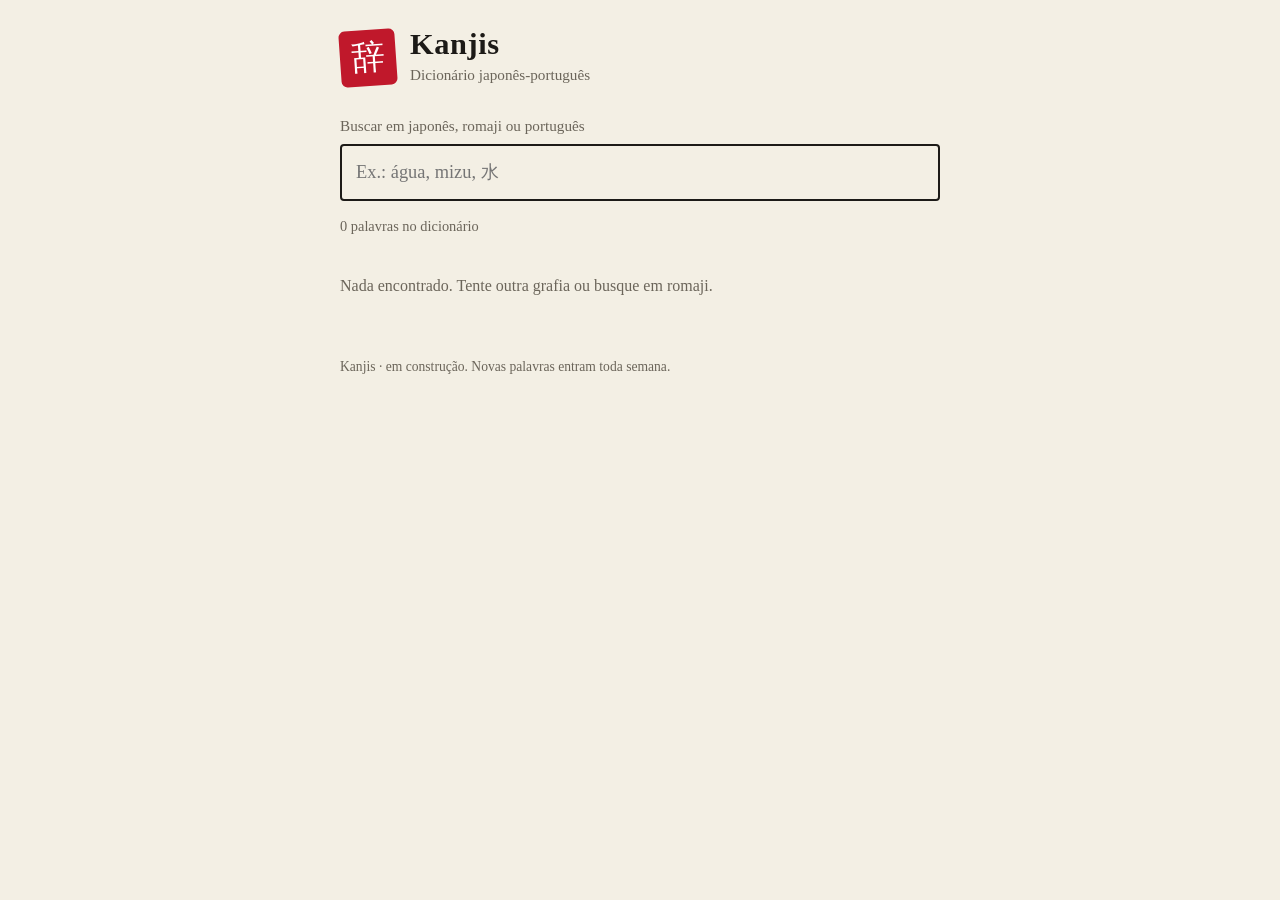
==== public/index.html @ 5e317e44 "Rename index.html to public/index.html" ====
<!DOCTYPE html>
<html lang="pt-BR">
<head>
<meta charset="utf-8">
<meta name="viewport" content="width=device-width, initial-scale=1">
<title>Kanjis — dicionário japonês-português</title>
<meta name="description" content="Dicionário japonês-português com kanji, leitura em kana, romaji e frases de exemplo. Busque em japonês ou em português.">
<style>
:root{--papel:#F3EFE4;--tinta:#1C1A17;--suave:#6B655A;--linha:#D9D2C0;--hanko:#C0182B}
@media (prefers-color-scheme:dark){:root{--papel:#171512;--tinta:#EEE8D8;--suave:#A39C8C;--linha:#363229;--hanko:#E0364A}}
*{box-sizing:border-box}
html{background:var(--papel)}
body{margin:0 auto;max-width:640px;padding:28px 20px 60px;color:var(--tinta);background:var(--papel);
font-family:"Hiragino Mincho ProN","Yu Mincho","Noto Serif JP",Georgia,serif;line-height:1.6}
header{display:flex;align-items:center;gap:14px;margin-bottom:26px}
.selo{width:56px;height:56px;flex:none;background:var(--hanko);color:#fff;border-radius:6px;
display:grid;place-items:center;font-size:34px;transform:rotate(-4deg)}
h1{font-size:1.9rem;margin:0;line-height:1.1;letter-spacing:.02em}
header p{margin:2px 0 0;color:var(--suave);font-size:.95rem}
label{display:block;font-size:.95rem;color:var(--suave);margin-bottom:6px}
input{width:100%;font:inherit;font-size:1.15rem;padding:12px 14px;border:2px solid var(--tinta);
border-radius:4px;background:transparent;color:inherit}
input:focus{outline:3px solid var(--hanko);outline-offset:2px}
#info{margin:14px 0 6px;color:var(--suave);font-size:.9rem}
.item{padding:16px 0;border-top:1px solid var(--linha)}
.item:first-child{border-top:2px solid var(--tinta)}
.k{font-size:2.4rem;line-height:1.1;color:var(--hanko)}
.l{margin:2px 0 4px;color:var(--suave)}
.m{font-size:1.2rem;font-weight:700;margin:0}
.e{margin:8px 0 0;font-size:1rem}
.e span{display:block;color:var(--suave);font-size:.9rem}
.vazio{padding:18px 0;color:var(--suave)}
footer{margin-top:40px;color:var(--suave);font-size:.85rem}
</style>
</head>
<body>
<header>
  <div class="selo" aria-hidden="true">辞</div>
  <div><h1>Kanjis</h1><p>Dicionário japonês-português</p></div>
</header>
<main>
  <label for="busca">Buscar em japonês, romaji ou português</label>
  <input id="busca" type="search" autocomplete="off" placeholder="Ex.: água, mizu, 水">
  <p id="info"></p>
  <div id="lista"></div>
</main>
<footer>Kanjis · em construção. Novas palavras entram toda semana.</footer>
<script src="palavras.js"></script>
<script>
(function(){
  var dados = window.PALAVRAS || [];
  var busca = document.getElementById("busca");
  var lista = document.getElementById("lista");
  var info = document.getElementById("info");
  function norm(t){return (t||"").toLowerCase().normalize("NFD").replace(/[\u0300-\u036f]/g,"").trim();}
  function esc(t){var d=document.createElement("div");d.textContent=t||"";return d.innerHTML;}
  function card(p){
    return '<article class="item"><div class="k" lang="ja">'+esc(p.kanji)+'</div>'+
      '<div class="l"><span lang="ja">'+esc(p.kana)+'</span> · '+esc(p.romaji)+'</div>'+
      '<p class="m">'+esc(p.pt)+'</p>'+
      (p.ex?'<p class="e" lang="ja">'+esc(p.ex)+'<span lang="pt-BR">'+esc(p.exPt)+'</span></p>':'')+
      '</article>';
  }
  function mostrar(){
    var q = norm(busca.value);
    var r = !q ? dados : dados.filter(function(p){
      return [p.kanji,p.kana,p.romaji,p.pt].some(function(c){return norm(c).indexOf(q)>-1;});
    });
    info.textContent = !q ? dados.length+" palavras no dicionário" : r.length+" resultado(s)";
    lista.innerHTML = r.length ? r.map(card).join("") :
      '<p class="vazio">Nada encontrado. Tente outra grafia ou busque em romaji.</p>';
  }
  busca.addEventListener("input", mostrar);
  mostrar();
})();
</script>
</body>
</html>
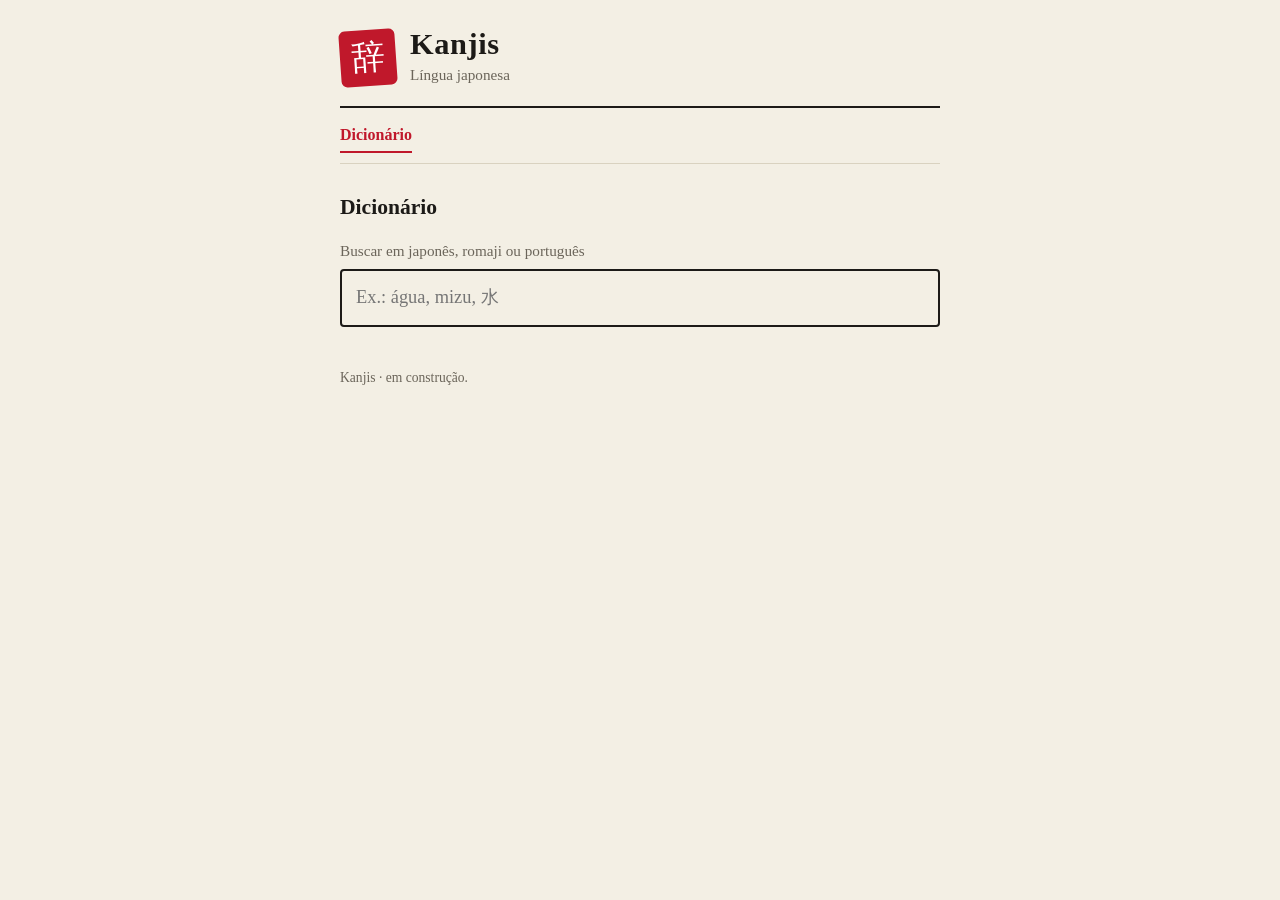
==== commit de850743: "Update index.html for title and footer changes" ====
--- a/public/index.html
+++ b/public/index.html
@@ -3,76 +3,28 @@
 <head>
 <meta charset="utf-8">
 <meta name="viewport" content="width=device-width, initial-scale=1">
-<title>Kanjis — dicionário japonês-português</title>
-<meta name="description" content="Dicionário japonês-português com kanji, leitura em kana, romaji e frases de exemplo. Busque em japonês ou em português.">
-<style>
-:root{--papel:#F3EFE4;--tinta:#1C1A17;--suave:#6B655A;--linha:#D9D2C0;--hanko:#C0182B}
-@media (prefers-color-scheme:dark){:root{--papel:#171512;--tinta:#EEE8D8;--suave:#A39C8C;--linha:#363229;--hanko:#E0364A}}
-*{box-sizing:border-box}
-html{background:var(--papel)}
-body{margin:0 auto;max-width:640px;padding:28px 20px 60px;color:var(--tinta);background:var(--papel);
-font-family:"Hiragino Mincho ProN","Yu Mincho","Noto Serif JP",Georgia,serif;line-height:1.6}
-header{display:flex;align-items:center;gap:14px;margin-bottom:26px}
-.selo{width:56px;height:56px;flex:none;background:var(--hanko);color:#fff;border-radius:6px;
-display:grid;place-items:center;font-size:34px;transform:rotate(-4deg)}
-h1{font-size:1.9rem;margin:0;line-height:1.1;letter-spacing:.02em}
-header p{margin:2px 0 0;color:var(--suave);font-size:.95rem}
-label{display:block;font-size:.95rem;color:var(--suave);margin-bottom:6px}
-input{width:100%;font:inherit;font-size:1.15rem;padding:12px 14px;border:2px solid var(--tinta);
-border-radius:4px;background:transparent;color:inherit}
-input:focus{outline:3px solid var(--hanko);outline-offset:2px}
-#info{margin:14px 0 6px;color:var(--suave);font-size:.9rem}
-.item{padding:16px 0;border-top:1px solid var(--linha)}
-.item:first-child{border-top:2px solid var(--tinta)}
-.k{font-size:2.4rem;line-height:1.1;color:var(--hanko)}
-.l{margin:2px 0 4px;color:var(--suave)}
-.m{font-size:1.2rem;font-weight:700;margin:0}
-.e{margin:8px 0 0;font-size:1rem}
-.e span{display:block;color:var(--suave);font-size:.9rem}
-.vazio{padding:18px 0;color:var(--suave)}
-footer{margin-top:40px;color:var(--suave);font-size:.85rem}
-</style>
+<meta name="robots" content="noindex">
+<title>Kanjis — língua japonesa</title>
+<meta name="description" content="Kanjis: um espaço para entender a língua japonesa, com dicionário japonês-português, kanji, leitura em kana e frases de exemplo.">
+<link rel="stylesheet" href="estilo.css">
 </head>
 <body>
 <header>
   <div class="selo" aria-hidden="true">辞</div>
-  <div><h1>Kanjis</h1><p>Dicionário japonês-português</p></div>
+  <div><h1>Kanjis</h1><p>Língua japonesa</p></div>
 </header>
+<nav class="menu" aria-label="Seções do site">
+  <a href="index.html" aria-current="page">Dicionário</a>
+</nav>
 <main>
+  <h2>Dicionário</h2>
   <label for="busca">Buscar em japonês, romaji ou português</label>
   <input id="busca" type="search" autocomplete="off" placeholder="Ex.: água, mizu, 水">
   <p id="info"></p>
   <div id="lista"></div>
 </main>
-<footer>Kanjis · em construção. Novas palavras entram toda semana.</footer>
+<footer>Kanjis · em construção.</footer>
 <script src="palavras.js"></script>
 <script>
 (function(){
   var dados = window.PALAVRAS || [];
-  var busca = document.getElementById("busca");
-  var lista = document.getElementById("lista");
-  var info = document.getElementById("info");
-  function norm(t){return (t||"").toLowerCase().normalize("NFD").replace(/[\u0300-\u036f]/g,"").trim();}
-  function esc(t){var d=document.createElement("div");d.textContent=t||"";return d.innerHTML;}
-  function card(p){
-    return '<article class="item"><div class="k" lang="ja">'+esc(p.kanji)+'</div>'+
-      '<div class="l"><span lang="ja">'+esc(p.kana)+'</span> · '+esc(p.romaji)+'</div>'+
-      '<p class="m">'+esc(p.pt)+'</p>'+
-      (p.ex?'<p class="e" lang="ja">'+esc(p.ex)+'<span lang="pt-BR">'+esc(p.exPt)+'</span></p>':'')+
-      '</article>';
-  }
-  function mostrar(){
-    var q = norm(busca.value);
-    var r = !q ? dados : dados.filter(function(p){
-      return [p.kanji,p.kana,p.romaji,p.pt].some(function(c){return norm(c).indexOf(q)>-1;});
-    });
-    info.textContent = !q ? dados.length+" palavras no dicionário" : r.length+" resultado(s)";
-    lista.innerHTML = r.length ? r.map(card).join("") :
-      '<p class="vazio">Nada encontrado. Tente outra grafia ou busque em romaji.</p>';
-  }
-  busca.addEventListener("input", mostrar);
-  mostrar();
-})();
-</script>
-</body>
-</html>
--- a/public/estilo.css
+++ b/public/estilo.css
@@ -0,0 +1,32 @@
+/* Estilo único do site Kanjis. Todas as páginas usam este arquivo. */
+:root{--papel:#F3EFE4;--tinta:#1C1A17;--suave:#6B655A;--linha:#D9D2C0;--hanko:#C0182B}
+@media (prefers-color-scheme:dark){:root{--papel:#171512;--tinta:#EEE8D8;--suave:#A39C8C;--linha:#363229;--hanko:#E0364A}}
+*{box-sizing:border-box}
+html{background:var(--papel)}
+body{margin:0 auto;max-width:640px;padding:28px 20px 60px;color:var(--tinta);background:var(--papel);
+font-family:"Hiragino Mincho ProN","Yu Mincho","Noto Serif JP",Georgia,serif;line-height:1.6}
+header{display:flex;align-items:center;gap:14px;margin-bottom:18px}
+.selo{width:56px;height:56px;flex:none;background:var(--hanko);color:#fff;border-radius:6px;
+display:grid;place-items:center;font-size:34px;transform:rotate(-4deg)}
+h1{font-size:1.9rem;margin:0;line-height:1.1;letter-spacing:.02em}
+header p{margin:2px 0 0;color:var(--suave);font-size:.95rem}
+.menu{display:flex;flex-wrap:wrap;gap:8px 18px;margin:0 0 26px;padding:10px 0;
+border-top:2px solid var(--tinta);border-bottom:1px solid var(--linha)}
+.menu a{color:var(--tinta);text-decoration:none;font-size:1rem;padding:4px 0}
+.menu a[aria-current="page"]{color:var(--hanko);font-weight:700;border-bottom:2px solid var(--hanko)}
+.menu a:focus-visible{outline:3px solid var(--hanko);outline-offset:2px}
+h2{font-size:1.35rem;margin:0 0 14px}
+label{display:block;font-size:.95rem;color:var(--suave);margin-bottom:6px}
+input{width:100%;font:inherit;font-size:1.15rem;padding:12px 14px;border:2px solid var(--tinta);
+border-radius:4px;background:transparent;color:inherit}
+input:focus{outline:3px solid var(--hanko);outline-offset:2px}
+#info{margin:14px 0 6px;color:var(--suave);font-size:.9rem}
+.item{padding:16px 0;border-top:1px solid var(--linha)}
+.item:first-child{border-top:2px solid var(--tinta)}
+.k{font-size:2.4rem;line-height:1.1;color:var(--hanko)}
+.l{margin:2px 0 4px;color:var(--suave)}
+.m{font-size:1.2rem;font-weight:700;margin:0}
+.e{margin:8px 0 0;font-size:1rem}
+.e span{display:block;color:var(--suave);font-size:.9rem}
+.vazio{padding:18px 0;color:var(--suave)}
+footer{margin-top:40px;color:var(--suave);font-size:.85rem}
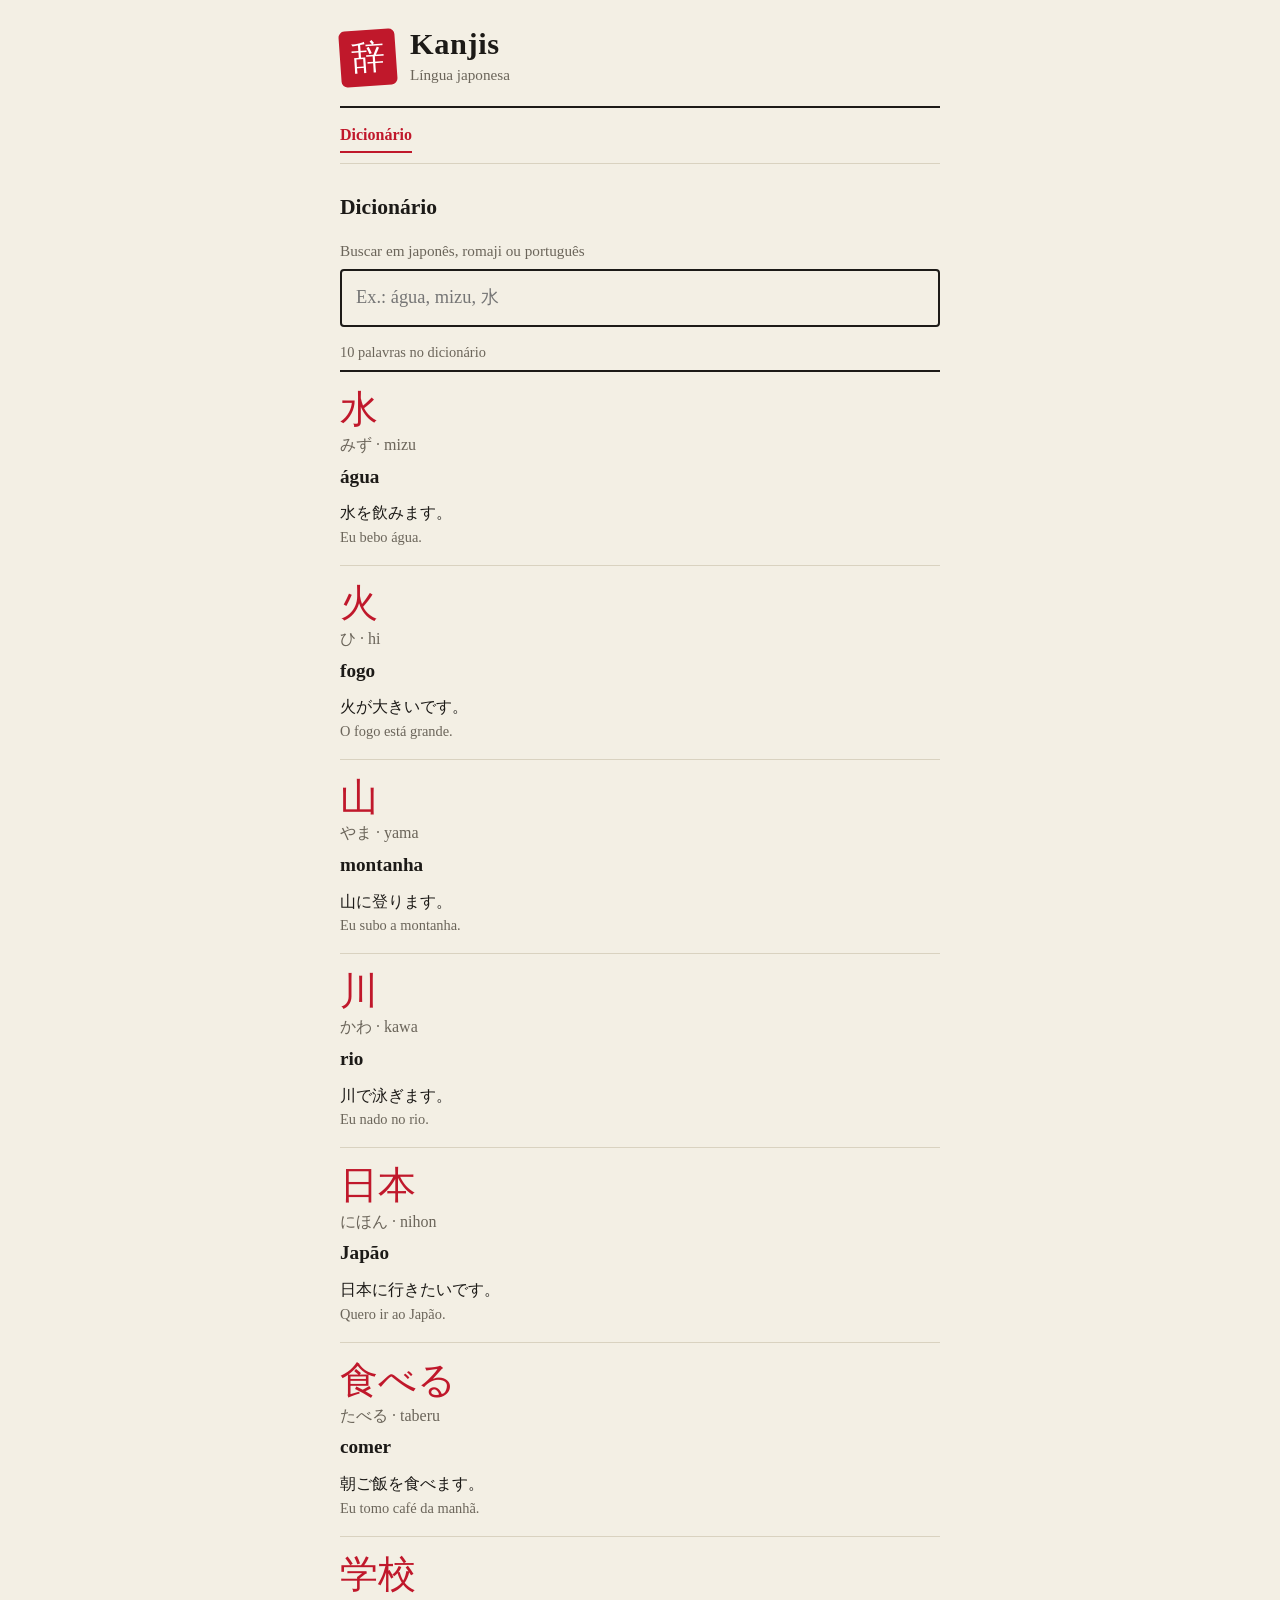
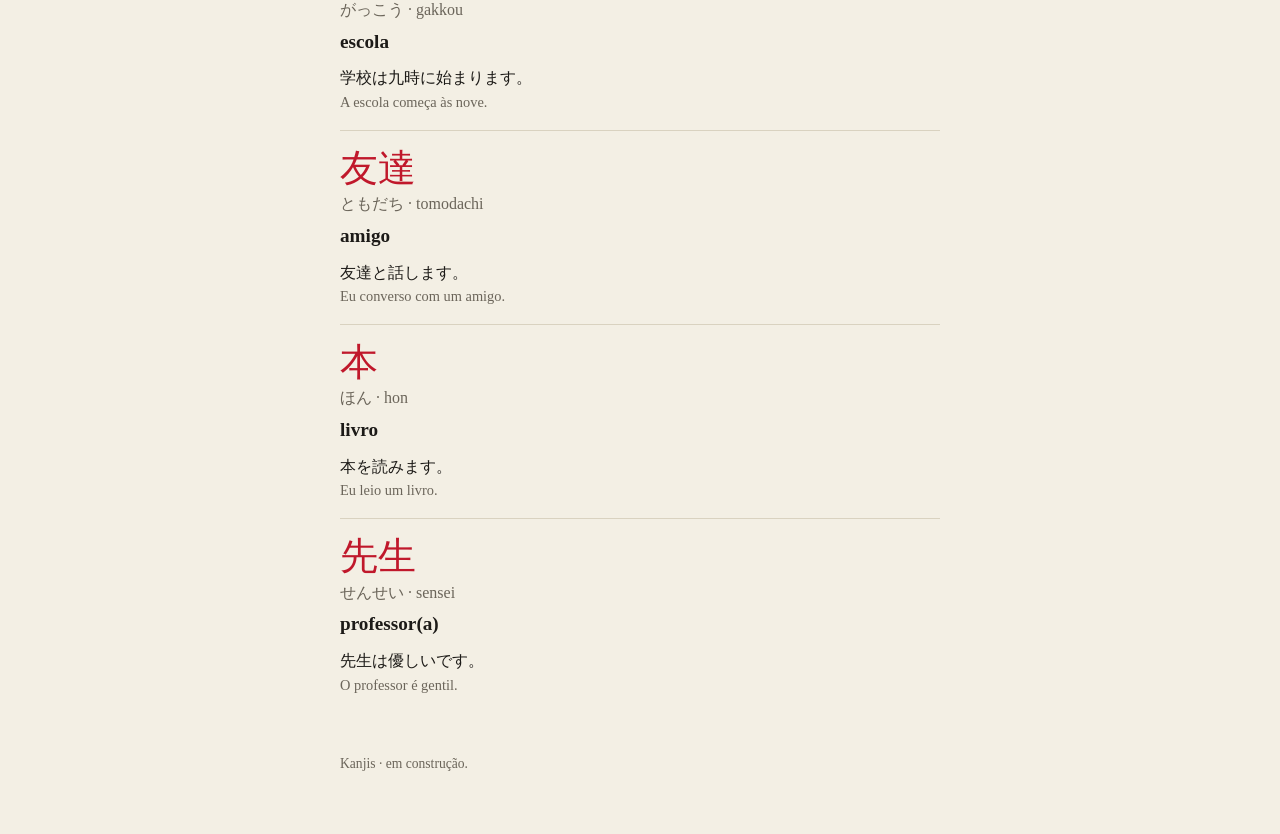
==== commit 2c41094a: "Add search functionality to index.html" ====
--- a/public/index.html
+++ b/public/index.html
@@ -28,3 +28,30 @@
 <script>
 (function(){
   var dados = window.PALAVRAS || [];
+  var busca = document.getElementById("busca");
+  var lista = document.getElementById("lista");
+  var info = document.getElementById("info");
+  function norm(t){return (t||"").toLowerCase().normalize("NFD").replace(/[\u0300-\u036f]/g,"").trim();}
+  function esc(t){var d=document.createElement("div");d.textContent=t||"";return d.innerHTML;}
+  function card(p){
+    return '<article class="item"><div class="k" lang="ja">'+esc(p.kanji)+'</div>'+
+      '<div class="l"><span lang="ja">'+esc(p.kana)+'</span> · '+esc(p.romaji)+'</div>'+
+      '<p class="m">'+esc(p.pt)+'</p>'+
+      (p.ex?'<p class="e" lang="ja">'+esc(p.ex)+'<span lang="pt-BR">'+esc(p.exPt)+'</span></p>':'')+
+      '</article>';
+  }
+  function mostrar(){
+    var q = norm(busca.value);
+    var r = !q ? dados : dados.filter(function(p){
+      return [p.kanji,p.kana,p.romaji,p.pt].some(function(c){return norm(c).indexOf(q)>-1;});
+    });
+    info.textContent = !q ? dados.length+" palavras no dicionário" : r.length+" resultado(s)";
+    lista.innerHTML = r.length ? r.map(card).join("") :
+      '<p class="vazio">Nada encontrado. Tente outra grafia ou busque em romaji.</p>';
+  }
+  busca.addEventListener("input", mostrar);
+  mostrar();
+})();
+</script>
+</body>
+</html>
